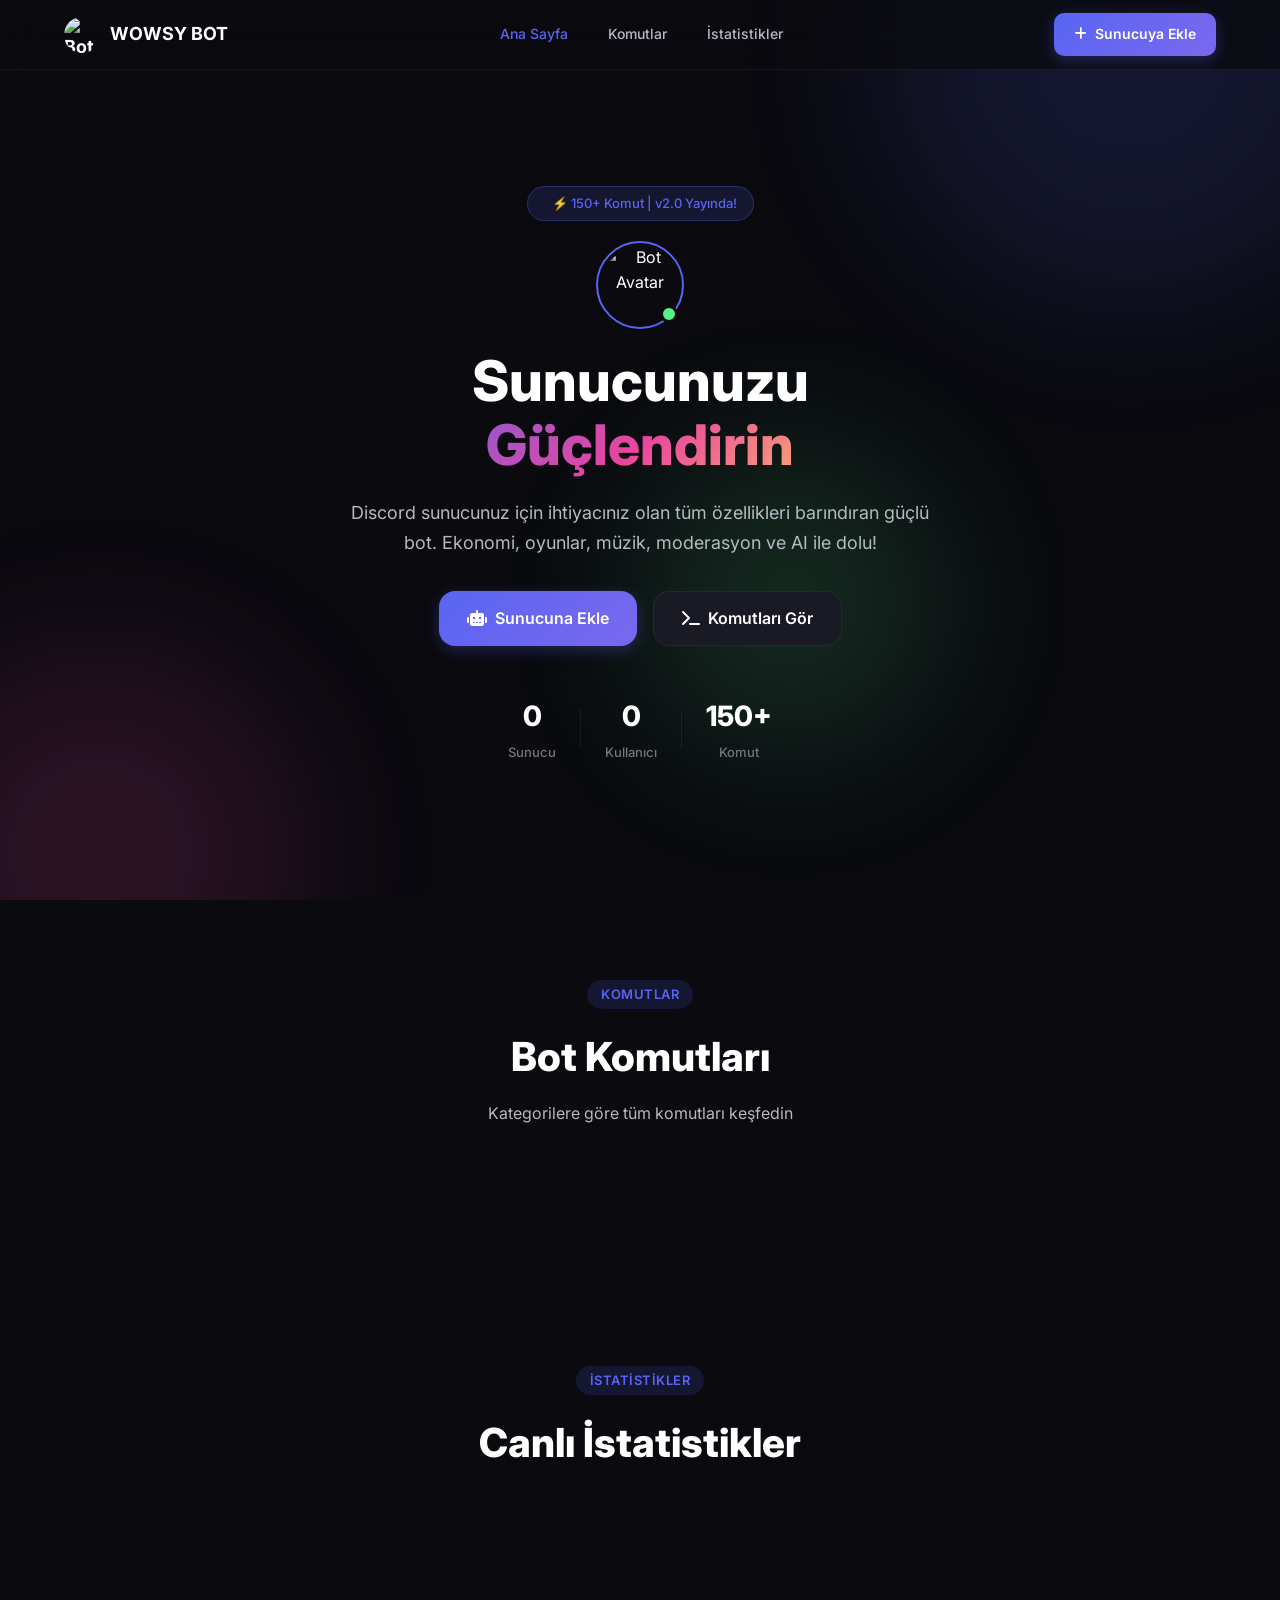
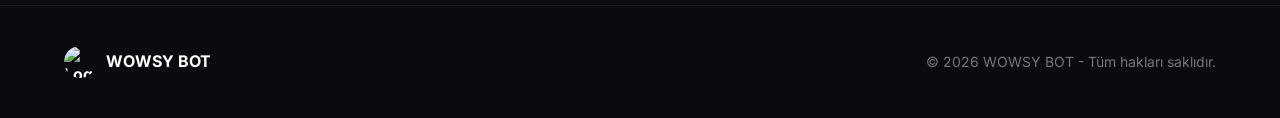
==== index.html @ 4085adf3 "Add files via upload" ====
<!DOCTYPE html>
<html lang="tr">
<head>
    <meta charset="UTF-8">
    <meta name="viewport" content="width=device-width, initial-scale=1.0">
    <title>WOWSY BOT - Discord Bot</title>
    <meta name="description" content="Ekonomi, oyunlar, müzik ve AI ile dolu güçlü Discord botu!">
    
    <!-- CSS -->
    <link rel="stylesheet" href="css/style.css">
    
    <!-- Fonts -->
    <link href="https://fonts.googleapis.com/css2?family=Inter:wght@300;400;500;600;700;800;900&display=swap" rel="stylesheet">
    
    <!-- Font Awesome -->
    <link rel="stylesheet" href="https://cdnjs.cloudflare.com/ajax/libs/font-awesome/6.4.0/css/all.min.css">
</head>
<body>

    <!-- Animated Background -->
    <div class="bg-animation">
        <div class="floating-orb orb-1"></div>
        <div class="floating-orb orb-2"></div>
        <div class="floating-orb orb-3"></div>
    </div>

    <!-- Navbar -->
    <nav class="navbar" id="navbar">
        <div class="nav-container">
            <div class="nav-logo">
                <img id="nav-logo-img" src="assets/images/logo.png" alt="Bot Logo">
                <span id="nav-bot-name">WOWSY BOT</span>
            </div>
            <div class="nav-links">
                <a href="#hero" class="nav-link active">Ana Sayfa</a>
                <a href="#commands" class="nav-link">Komutlar</a>
                <a href="#stats" class="nav-link">İstatistikler</a>
            </div>
            <div class="nav-actions">
                <a href="#" id="invite-btn-nav" class="btn btn-primary btn-glow">
                    <i class="fas fa-plus"></i> Sunucuya Ekle
                </a>
            </div>
        </div>
    </nav>

    <!-- Hero Section -->
    <section class="hero" id="hero">
        <div class="hero-content">
            <div class="hero-badge" id="hero-badge">
                <i class="fas fa-sparkles"></i>
                <span>⚡ 150+ Komut | v2.0 Yayında!</span>
            </div>
            
            <div class="hero-avatar">
                <img id="hero-bot-avatar" src="assets/images/logo.png" alt="Bot Avatar">
                <div class="avatar-ring"></div>
                <div class="avatar-status"></div>
            </div>
            
            <h1 class="hero-title">
                <span id="hero-title-text">Sunucunuzu</span>
                <span class="gradient-text" id="hero-title-highlight">Güçlendirin</span>
            </h1>
            
            <p class="hero-description" id="hero-description">
                Discord sunucunuz için ihtiyacınız olan tüm özellikleri barındıran güçlü bot.
                Ekonomi, oyunlar, müzik, moderasyon ve AI ile dolu!
            </p>
            
            <div class="hero-buttons">
                <a href="#" id="invite-btn-hero" class="btn btn-primary btn-lg btn-glow">
                    <i class="fas fa-robot"></i> Sunucuna Ekle
                </a>
                <a href="#commands" class="btn btn-secondary btn-lg">
                    <i class="fas fa-terminal"></i> Komutları Gör
                </a>
            </div>
            
            <div class="hero-stats">
                <div class="hero-stat">
                    <span class="hero-stat-number" id="stat-servers">0</span>
                    <span class="hero-stat-label">Sunucu</span>
                </div>
                <div class="hero-stat-divider"></div>
                <div class="hero-stat">
                    <span class="hero-stat-number" id="stat-users">0</span>
                    <span class="hero-stat-label">Kullanıcı</span>
                </div>
                <div class="hero-stat-divider"></div>
                <div class="hero-stat">
                    <span class="hero-stat-number">150+</span>
                    <span class="hero-stat-label">Komut</span>
                </div>
            </div>
        </div>
    </section>

    <!-- Commands Section -->
    <section class="commands" id="commands">
        <div class="section-container">
            <div class="section-header">
                <span class="section-badge">Komutlar</span>
                <h2 class="section-title">Bot Komutları</h2>
                <p class="section-desc">Kategorilere göre tüm komutları keşfedin</p>
            </div>
            
            <!-- Command Category Tabs -->
            <div class="command-tabs" id="command-tabs">
                <!-- Firebase'den yüklenecek -->
            </div>

            <!-- Commands Grid -->
            <div class="commands-grid" id="commands-grid">
                <!-- Firebase'den yüklenecek -->
            </div>
        </div>
    </section>

    <!-- Stats Section -->
    <section class="stats-section" id="stats">
        <div class="section-container">
            <div class="section-header">
                <span class="section-badge">İstatistikler</span>
                <h2 class="section-title">Canlı İstatistikler</h2>
            </div>
            <div class="stats-grid" id="stats-grid">
                <!-- Firebase'den yüklenecek -->
            </div>
        </div>
    </section>

    <!-- Command Detail Modal -->
    <div class="modal-overlay" id="commandModal">
        <div class="modal">
            <button class="modal-close" id="modalClose">
                <i class="fas fa-times"></i>
            </button>
            <div class="modal-header">
                <div class="modal-icon" id="modalIcon">
                    <i class="fas fa-terminal"></i>
                </div>
                <h3 class="modal-title" id="modalTitle">/komut</h3>
            </div>
            <div class="modal-body">
                <div class="modal-field">
                    <label>Açıklama</label>
                    <p id="modalDescription">Komut açıklaması</p>
                </div>
                <div class="modal-field">
                    <label>Kullanım</label>
                    <code id="modalUsage">/komut [parametre]</code>
                </div>
                <div class="modal-field">
                    <label>Örnek</label>
                    <code id="modalExample">/komut örnek</code>
                </div>
                <div class="modal-field">
                    <label>Gerekli Yetki</label>
                    <span class="modal-permission" id="modalPermission">Herkes</span>
                </div>
            </div>
        </div>
    </div>

    <!-- Footer -->
    <footer class="footer">
        <div class="footer-container">
            <div class="footer-content">
                <div class="footer-brand">
                    <img id="footer-logo" src="assets/images/logo.png" alt="Logo">
                    <span id="footer-bot-name">WOWSY BOT</span>
                </div>
                <p class="footer-text">© 2026 WOWSY BOT - Tüm hakları saklıdır.</p>
            </div>
        </div>
    </footer>

    <!-- Firebase SDK -->
    <script src="https://www.gstatic.com/firebasejs/9.22.0/firebase-app-compat.js"></script>
    <script src="https://www.gstatic.com/firebasejs/9.22.0/firebase-database-compat.js"></script>
    <script src="https://www.gstatic.com/firebasejs/9.22.0/firebase-auth-compat.js"></script>
    
    <!-- Local JS -->
    <script src="js/firebase-config.js"></script>
    <script src="js/main.js"></script>

</body>
</html>
---- css/style.css ----
/* =====================================================
   WOWSY BOT - DISCORD THEME WEBSITE
   ===================================================== */

:root {
    /* Discord Colors */
    --blurple: #5865F2;
    --blurple-dark: #4752C4;
    --green: #57F287;
    --yellow: #FEE75C;
    --fuchsia: #EB459E;
    --red: #ED4245;
    
    /* Background Colors */
    --bg-primary: #0a0a0f;
    --bg-secondary: #111118;
    --bg-tertiary: #16161e;
    --bg-card: #1a1a25;
    --bg-card-hover: #1f1f2e;
    
    /* Text Colors */
    --text-primary: #FFFFFF;
    --text-secondary: #B5BAC1;
    --text-muted: #72767D;
    
    /* Border */
    --border-color: rgba(255, 255, 255, 0.06);
    --border-hover: rgba(255, 255, 255, 0.12);
    
    /* Shadows */
    --shadow-md: 0 4px 20px rgba(0, 0, 0, 0.4);
    --shadow-lg: 0 8px 40px rgba(0, 0, 0, 0.5);
    
    /* Border Radius */
    --radius-sm: 6px;
    --radius-md: 10px;
    --radius-lg: 16px;
    --radius-full: 9999px;
}

/* ===== RESET ===== */
*, *::before, *::after {
    margin: 0;
    padding: 0;
    box-sizing: border-box;
}

html {
    scroll-behavior: smooth;
    scroll-padding-top: 70px;
}

body {
    font-family: 'Inter', -apple-system, BlinkMacSystemFont, sans-serif;
    background: var(--bg-primary);
    color: var(--text-primary);
    line-height: 1.6;
    overflow-x: hidden;
    -webkit-font-smoothing: antialiased;
}

a {
    text-decoration: none;
    color: inherit;
}

img {
    max-width: 100%;
    display: block;
}

/* ===== ANIMATED BACKGROUND ===== */
.bg-animation {
    position: fixed;
    top: 0;
    left: 0;
    width: 100%;
    height: 100%;
    pointer-events: none;
    z-index: 0;
    overflow: hidden;
}

.floating-orb {
    position: absolute;
    border-radius: 50%;
    filter: blur(80px);
    opacity: 0.15;
    animation: floatOrb 20s infinite ease-in-out;
}

.orb-1 {
    width: 500px;
    height: 500px;
    background: var(--blurple);
    top: -200px;
    right: -100px;
}

.orb-2 {
    width: 400px;
    height: 400px;
    background: var(--fuchsia);
    bottom: -150px;
    left: -100px;
    animation-delay: -5s;
}

.orb-3 {
    width: 300px;
    height: 300px;
    background: var(--green);
    top: 50%;
    left: 50%;
    animation-delay: -10s;
}

@keyframes floatOrb {
    0%, 100% { transform: translate(0, 0) scale(1); }
    25% { transform: translate(50px, -80px) scale(1.1); }
    50% { transform: translate(-30px, 60px) scale(0.9); }
    75% { transform: translate(70px, 30px) scale(1.05); }
}

/* ===== SCROLLBAR ===== */
::-webkit-scrollbar {
    width: 6px;
}

::-webkit-scrollbar-track {
    background: var(--bg-primary);
}

::-webkit-scrollbar-thumb {
    background: var(--blurple);
    border-radius: 3px;
}

/* ===== BUTTONS ===== */
.btn {
    display: inline-flex;
    align-items: center;
    gap: 8px;
    padding: 10px 20px;
    border-radius: var(--radius-md);
    font-weight: 600;
    font-size: 14px;
    transition: all 0.3s ease;
    cursor: pointer;
    border: none;
    white-space: nowrap;
}

.btn-primary {
    background: linear-gradient(135deg, #5865F2, #7B68EE);
    color: white;
    box-shadow: 0 4px 15px rgba(88, 101, 242, 0.3);
}

.btn-primary:hover {
    transform: translateY(-2px);
    box-shadow: 0 6px 25px rgba(88, 101, 242, 0.5);
}

.btn-secondary {
    background: var(--bg-card);
    color: var(--text-primary);
    border: 1px solid var(--border-color);
}

.btn-secondary:hover {
    background: var(--bg-card-hover);
    border-color: var(--border-hover);
    transform: translateY(-2px);
}

.btn-lg {
    padding: 14px 28px;
    font-size: 16px;
    border-radius: var(--radius-lg);
}

.btn-glow {
    animation: btnGlow 2s infinite ease-in-out;
}

@keyframes btnGlow {
    0%, 100% { box-shadow: 0 4px 15px rgba(88, 101, 242, 0.3); }
    50% { box-shadow: 0 4px 30px rgba(88, 101, 242, 0.6); }
}

/* ===== NAVBAR ===== */
.navbar {
    position: fixed;
    top: 0;
    left: 0;
    right: 0;
    height: 70px;
    z-index: 1000;
    backdrop-filter: blur(20px);
    background: rgba(10, 10, 15, 0.8);
    border-bottom: 1px solid var(--border-color);
    transition: all 0.3s;
}

.navbar.scrolled {
    background: rgba(10, 10, 15, 0.95);
    box-shadow: var(--shadow-md);
}

.nav-container {
    max-width: 1200px;
    margin: 0 auto;
    padding: 0 24px;
    height: 100%;
    display: flex;
    align-items: center;
    justify-content: space-between;
}

.nav-logo {
    display: flex;
    align-items: center;
    gap: 10px;
    font-weight: 700;
    font-size: 18px;
}

.nav-logo img {
    width: 36px;
    height: 36px;
    border-radius: 50%;
}

.nav-links {
    display: flex;
    gap: 8px;
}

.nav-link {
    padding: 8px 16px;
    border-radius: var(--radius-md);
    color: var(--text-secondary);
    font-size: 14px;
    font-weight: 500;
    transition: all 0.3s;
    position: relative;
}

.nav-link:hover {
    color: var(--text-primary);
    background: rgba(255, 255, 255, 0.05);
}

.nav-link.active {
    color: var(--blurple);
}

.nav-actions {
    display: flex;
    align-items: center;
    gap: 10px;
}

/* ===== HERO ===== */
.hero {
    min-height: 100vh;
    display: flex;
    align-items: center;
    justify-content: center;
    padding: calc(70px + 40px) 24px 60px;
    position: relative;
    z-index: 1;
}

.hero-content {
    max-width: 800px;
    text-align: center;
}

.hero-badge {
    display: inline-flex;
    align-items: center;
    gap: 8px;
    padding: 6px 16px;
    background: rgba(88, 101, 242, 0.15);
    border: 1px solid rgba(88, 101, 242, 0.3);
    border-radius: var(--radius-full);
    font-size: 13px;
    color: var(--blurple);
    font-weight: 500;
    margin-bottom: 24px;
    animation: fadeInUp 0.6s ease;
}

.hero-avatar {
    position: relative;
    width: 80px;
    height: 80px;
    margin: 0 auto 24px;
    animation: fadeInUp 0.6s ease 0.1s both;
}

.hero-avatar img {
    width: 100%;
    height: 100%;
    border-radius: 50%;
    object-fit: cover;
}

.avatar-ring {
    position: absolute;
    inset: -4px;
    border-radius: 50%;
    border: 2px solid var(--blurple);
    animation: ringPulse 2s infinite;
}

@keyframes ringPulse {
    0%, 100% { opacity: 1; transform: scale(1); }
    50% { opacity: 0.5; transform: scale(1.05); }
}

.avatar-status {
    position: absolute;
    bottom: 2px;
    right: 2px;
    width: 18px;
    height: 18px;
    background: var(--green);
    border-radius: 50%;
    border: 3px solid var(--bg-primary);
}

.hero-title {
    font-size: clamp(36px, 5vw, 56px);
    font-weight: 800;
    line-height: 1.15;
    margin-bottom: 20px;
    animation: fadeInUp 0.6s ease 0.2s both;
}

.hero-title span {
    display: block;
}

.gradient-text {
    background: linear-gradient(135deg, #5865F2 0%, #EB459E 50%, #FEE75C 100%);
    -webkit-background-clip: text;
    -webkit-text-fill-color: transparent;
    background-clip: text;
}

.hero-description {
    font-size: 18px;
    color: var(--text-secondary);
    max-width: 600px;
    margin: 0 auto 32px;
    line-height: 1.7;
    animation: fadeInUp 0.6s ease 0.3s both;
}

.hero-buttons {
    display: flex;
    gap: 16px;
    justify-content: center;
    flex-wrap: wrap;
    margin-bottom: 48px;
    animation: fadeInUp 0.6s ease 0.4s both;
}

.hero-stats {
    display: flex;
    align-items: center;
    justify-content: center;
    gap: 24px;
    animation: fadeInUp 0.6s ease 0.5s both;
}

.hero-stat {
    text-align: center;
}

.hero-stat-number {
    display: block;
    font-size: 28px;
    font-weight: 800;
    color: var(--text-primary);
}

.hero-stat-label {
    font-size: 13px;
    color: var(--text-muted);
    font-weight: 500;
}

.hero-stat-divider {
    width: 1px;
    height: 40px;
    background: var(--border-color);
}

@keyframes fadeInUp {
    from {
        opacity: 0;
        transform: translateY(30px);
    }
    to {
        opacity: 1;
        transform: translateY(0);
    }
}

/* ===== SECTIONS ===== */
.section-container {
    max-width: 1200px;
    margin: 0 auto;
    padding: 80px 24px;
    position: relative;
    z-index: 1;
}

.section-header {
    text-align: center;
    margin-bottom: 50px;
}

.section-badge {
    display: inline-block;
    padding: 4px 14px;
    background: rgba(88, 101, 242, 0.15);
    color: var(--blurple);
    border-radius: var(--radius-full);
    font-size: 13px;
    font-weight: 600;
    margin-bottom: 16px;
    letter-spacing: 0.5px;
    text-transform: uppercase;
}

.section-title {
    font-size: clamp(28px, 4vw, 40px);
    font-weight: 800;
    margin-bottom: 12px;
}

.section-desc {
    color: var(--text-secondary);
    font-size: 16px;
    max-width: 500px;
    margin: 0 auto;
}

/* ===== COMMANDS ===== */
.command-tabs {
    display: flex;
    gap: 8px;
    margin-bottom: 30px;
    flex-wrap: wrap;
    justify-content: center;
}

.command-tab {
    padding: 10px 20px;
    border-radius: var(--radius-full);
    background: var(--bg-card);
    border: 1px solid var(--border-color);
    color: var(--text-secondary);
    font-weight: 600;
    font-size: 14px;
    cursor: pointer;
    transition: all 0.3s;
    display: flex;
    align-items: center;
    gap: 8px;
}

.command-tab:hover {
    border-color: var(--border-hover);
    color: var(--text-primary);
}

.command-tab.active {
    background: var(--blurple);
    border-color: var(--blurple);
    color: white;
}

.commands-grid {
    display: grid;
    grid-template-columns: repeat(auto-fill, minmax(250px, 1fr));
    gap: 12px;
}

.command-card {
    background: var(--bg-card);
    border: 1px solid var(--border-color);
    border-radius: var(--radius-md);
    padding: 16px 20px;
    cursor: pointer;
    transition: all 0.3s;
    display: flex;
    align-items: center;
    gap: 12px;
}

.command-card:hover {
    border-color: var(--blurple);
    background: var(--bg-card-hover);
    transform: translateY(-2px);
    box-shadow: 0 4px 15px rgba(88, 101, 242, 0.15);
}

.command-card .cmd-icon {
    width: 36px;
    height: 36px;
    border-radius: var(--radius-sm);
    display: flex;
    align-items: center;
    justify-content: center;
    font-size: 14px;
    flex-shrink: 0;
}

.command-card .cmd-info {
    min-width: 0;
    flex: 1;
}

.command-card .cmd-name {
    font-weight: 700;
    font-size: 14px;
    color: var(--text-primary);
}

.command-card .cmd-short {
    font-size: 12px;
    color: var(--text-muted);
    white-space: nowrap;
    overflow: hidden;
    text-overflow: ellipsis;
}

.command-card .cmd-arrow {
    margin-left: auto;
    color: var(--text-muted);
    font-size: 12px;
    transition: all 0.3s;
}

.command-card:hover .cmd-arrow {
    color: var(--blurple);
    transform: translateX(3px);
}

/* ===== STATS ===== */
.stats-grid {
    display: grid;
    grid-template-columns: repeat(auto-fit, minmax(200px, 1fr));
    gap: 20px;
}

.stat-card {
    background: var(--bg-card);
    border: 1px solid var(--border-color);
    border-radius: var(--radius-lg);
    padding: 28px;
    text-align: center;
    transition: all 0.3s;
}

.stat-card:hover {
    transform: translateY(-4px);
    box-shadow: var(--shadow-md);
}

.stat-icon-big {
    width: 56px;
    height: 56px;
    border-radius: var(--radius-md);
    display: flex;
    align-items: center;
    justify-content: center;
    font-size: 22px;
    margin: 0 auto 16px;
}

.stat-number {
    font-size: 32px;
    font-weight: 800;
    display: block;
    margin-bottom: 4px;
}

.stat-label {
    font-size: 14px;
    color: var(--text-muted);
    font-weight: 500;
}

/* ===== MODAL ===== */
.modal-overlay {
    position: fixed;
    inset: 0;
    background: rgba(0, 0, 0, 0.7);
    backdrop-filter: blur(8px);
    display: none;
    align-items: center;
    justify-content: center;
    z-index: 2000;
    padding: 24px;
}

.modal-overlay.active {
    display: flex;
}

.modal {
    background: var(--bg-card);
    border: 1px solid var(--border-color);
    border-radius: var(--radius-lg);
    padding: 32px;
    max-width: 480px;
    width: 100%;
    position: relative;
    animation: modalIn 0.3s ease;
    box-shadow: var(--shadow-lg);
}

@keyframes modalIn {
    from {
        opacity: 0;
        transform: scale(0.95) translateY(20px);
    }
    to {
        opacity: 1;
        transform: scale(1) translateY(0);
    }
}

.modal-close {
    position: absolute;
    top: 16px;
    right: 16px;
    width: 32px;
    height: 32px;
    border-radius: 50%;
    background: rgba(255, 255, 255, 0.05);
    color: var(--text-muted);
    display: flex;
    align-items: center;
    justify-content: center;
    border: none;
    cursor: pointer;
    transition: all 0.3s;
}

.modal-close:hover {
    background: rgba(237, 66, 69, 0.2);
    color: var(--red);
}

.modal-header {
    display: flex;
    align-items: center;
    gap: 16px;
    margin-bottom: 24px;
}

.modal-icon {
    width: 48px;
    height: 48px;
    border-radius: var(--radius-md);
    background: rgba(88, 101, 242, 0.2);
    color: var(--blurple);
    display: flex;
    align-items: center;
    justify-content: center;
    font-size: 20px;
}

.modal-title {
    font-size: 22px;
    font-weight: 700;
}

.modal-field {
    margin-bottom: 20px;
}

.modal-field label {
    display: block;
    font-size: 12px;
    font-weight: 600;
    color: var(--text-muted);
    text-transform: uppercase;
    letter-spacing: 0.5px;
    margin-bottom: 8px;
}

.modal-field p {
    font-size: 14px;
    color: var(--text-secondary);
    line-height: 1.6;
}

.modal-field code {
    display: block;
    padding: 10px 14px;
    background: var(--bg-primary);
    border: 1px solid var(--border-color);
    border-radius: var(--radius-sm);
    font-family: 'Courier New', monospace;
    font-size: 13px;
    color: var(--green);
}

.modal-permission {
    display: inline-block;
    padding: 4px 12px;
    border-radius: var(--radius-full);
    background: rgba(87, 242, 135, 0.15);
    color: var(--green);
    font-size: 13px;
    font-weight: 600;
}

/* ===== FOOTER ===== */
.footer {
    border-top: 1px solid var(--border-color);
    position: relative;
    z-index: 1;
}

.footer-container {
    max-width: 1200px;
    margin: 0 auto;
    padding: 40px 24px;
}

.footer-content {
    display: flex;
    align-items: center;
    justify-content: space-between;
}

.footer-brand {
    display: flex;
    align-items: center;
    gap: 10px;
    font-weight: 700;
    font-size: 16px;
}

.footer-brand img {
    width: 32px;
    height: 32px;
    border-radius: 50%;
}

.footer-text {
    font-size: 14px;
    color: var(--text-muted);
}

/* ===== RESPONSIVE ===== */
@media (max-width: 768px) {
    .nav-links {
        display: none;
    }
    
    .hero-buttons {
        flex-direction: column;
        width: 100%;
    }
    
    .hero-buttons .btn {
        width: 100%;
        justify-content: center;
    }
    
    .commands-grid {
        grid-template-columns: 1fr;
    }
    
    .footer-content {
        flex-direction: column;
        gap: 16px;
        text-align: center;
    }
}

/* ===========================
   ADMIN PANEL STYLES
   =========================== */

.admin-body {
    background: var(--bg-primary);
    color: white;
    overflow: hidden;
}

/* Login Screen */
.login-screen {
    min-height: 100vh;
    display: flex;
    align-items: center;
    justify-content: center;
    padding: 24px;
}

.login-card {
    background: var(--bg-card);
    padding: 40px;
    border-radius: var(--radius-xl);
    max-width: 400px;
    width: 100%;
    border: 1px solid var(--border-color);
    box-shadow: var(--shadow-lg);
}

.login-header {
    text-align: center;
    margin-bottom: 30px;
}

.login-icon {
    width: 64px;
    height: 64px;
    background: rgba(88, 101, 242, 0.2);
    border-radius: var(--radius-lg);
    display: flex;
    align-items: center;
    justify-content: center;
    margin: 0 auto 16px;
    color: var(--blurple);
    font-size: 28px;
}

.form-group {
    margin-bottom: 20px;
}

.form-group label {
    display: flex;
    align-items: center;
    gap: 6px;
    font-size: 13px;
    font-weight: 600;
    color: var(--text-secondary);
    margin-bottom: 8px;
}

.admin-input {
    width: 100%;
    padding: 12px 16px;
    background: var(--bg-input);
    border: 1px solid var(--border-color);
    border-radius: var(--radius-md);
    color: white;
    font-size: 14px;
    box-sizing: border-box;
}

.admin-input:focus {
    outline: none;
    border-color: var(--blurple);
    box-shadow: 0 0 0 3px rgba(88, 101, 242, 0.15);
}

.admin-textarea {
    resize: vertical;
    min-height: 100px;
}

.login-error {
    color: var(--red);
    font-size: 13px;
    text-align: center;
    margin-top: 10px;
    min-height: 20px;
}

/* Admin Dashboard */
.admin-dashboard {
    display: flex;
    height: 100vh;
}

.admin-sidebar {
    width: 260px;
    background: var(--bg-secondary);
    border-right: 1px solid var(--border-color);
    display: flex;
    flex-direction: column;
    flex-shrink: 0;
}

.sidebar-header {
    display: flex;
    align-items: center;
    gap: 10px;
    padding: 20px;
    border-bottom: 1px solid var(--border-color);
    font-weight: 700;
}

.sidebar-header img {
    width: 32px;
    height: 32px;
    border-radius: 50%;
}

.sidebar-nav {
    flex: 1;
    padding: 12px;
    display: flex;
    flex-direction: column;
    gap: 4px;
    overflow-y: auto;
}

.sidebar-link {
    display: flex;
    align-items: center;
    gap: 12px;
    padding: 12px 16px;
    border-radius: var(--radius-md);
    color: var(--text-secondary);
    font-weight: 500;
    font-size: 14px;
    transition: all 0.3s;
}

.sidebar-link:hover {
    color: var(--text-primary);
    background: rgba(255, 255, 255, 0.05);
}

.sidebar-link.active {
    color: var(--text-primary);
    background: rgba(88, 101, 242, 0.15);
}

.sidebar-link.active i {
    color: var(--blurple);
}

.sidebar-footer {
    padding: 12px;
    border-top: 1px solid var(--border-color);
}

.admin-main {
    flex: 1;
    display: flex;
    flex-direction: column;
    overflow: hidden;
}

.admin-topbar {
    display: flex;
    align-items: center;
    justify-content: space-between;
    padding: 16px 24px;
    background: var(--bg-secondary);
    border-bottom: 1px solid var(--border-color);
}

.topbar-title {
    font-size: 20px;
    font-weight: 700;
}

.bot-status {
    display: flex;
    align-items: center;
    gap: 8px;
    padding: 8px 16px;
    border-radius: var(--radius-full);
    font-size: 13px;
    font-weight: 600;
}

.status-dot {
    width: 8px;
    height: 8px;
    border-radius: 50%;
    animation: statusPulse 2s infinite;
}

.status-dot.online { background: var(--green); }
.status-dot.offline { background: var(--red); }

.admin-content {
    flex: 1;
    overflow-y: auto;
    padding: 24px;
}

.panel {
    display: none;
}

.panel.active {
    display: block;
}

.section-card {
    background: var(--bg-card);
    border: 1px solid var(--border-color);
    border-radius: var(--radius-lg);
    padding: 30px;
    margin-bottom: 20px;
}

.section-card h2 {
    display: flex;
    align-items: center;
    gap: 10px;
    margin-bottom: 20px;
    color: var(--blurple);
}

.settings-grid {
    display: grid;
    grid-template-columns: repeat(auto-fill, minmax(300px, 1fr));
    gap: 20px;
}

.setting-card {
    background: var(--bg-tertiary);
    border: 1px solid var(--border-color);
    border-radius: var(--radius-md);
    padding: 20px;
}

.setting-card.full-width {
    grid-column: 1 / -1;
}

.setting-card label {
    display: block;
    font-size: 14px;
    font-weight: 600;
    margin-bottom: 8px;
}

.setting-card .admin-input {
    margin-bottom: 10px;
}

.save-btn {
    margin-top: 10px;
}

.preview-box {
    background: var(--bg-input);
    border-radius: var(--radius-sm);
    padding: 15px;
    margin: 10px 0;
    text-align: center;
}

.preview-box img {
    max-width: 100%;
    max-height: 150px;
    border-radius: var(--radius-sm);
}

.banner-preview img {
    max-height: 200px;
    width: 100%;
    object-fit: cover;
}

.stats-dashboard {
    display: grid;
    grid-template-columns: repeat(auto-fit, minmax(200px, 1fr));
    gap: 20px;
}

.stat-card-admin {
    background: var(--bg-tertiary);
    border: 1px solid var(--border-color);
    border-radius: var(--radius-lg);
    padding: 20px;
    display: flex;
    align-items: center;
    gap: 16px;
}

.stat-card-admin .stat-icon {
    width: 48px;
    height: 48px;
    border-radius: var(--radius-md);
    display: flex;
    align-items: center;
    justify-content: center;
    font-size: 20px;
}

.stat-card-admin .stat-value {
    display: block;
    font-size: 24px;
    font-weight: 800;
}

.stat-card-admin .stat-label {
    font-size: 13px;
    color: var(--text-muted);
}
/* ===== COMMAND MANAGEMENT ===== */
.command-category {
    background: var(--bg-tertiary);
    border: 1px solid var(--border-color);
    border-radius: 12px;
    margin-bottom: 12px;
    overflow: hidden;
    transition: all 0.3s;
}

.command-category:hover {
    border-color: var(--border-hover);
}

.category-header {
    display: flex;
    align-items: center;
    justify-content: space-between;
    padding: 16px 20px;
    transition: background 0.3s;
}

.category-header:hover {
    background: rgba(255,255,255,0.02);
}

.category-header-left {
    display: flex;
    align-items: center;
    gap: 15px;
    cursor: pointer;
    flex: 1;
}

.category-icon {
    width: 44px;
    height: 44px;
    border-radius: 10px;
    display: flex;
    align-items: center;
    justify-content: center;
    font-size: 18px;
    flex-shrink: 0;
}

.category-name {
    font-weight: 700;
    font-size: 16px;
    color: var(--text-primary);
}

.category-count {
    font-size: 12px;
    color: var(--text-muted);
    margin-top: 2px;
}

.category-actions {
    display: flex;
    align-items: center;
    gap: 6px;
}

.category-toggle {
    cursor: pointer;
    padding: 8px;
    color: var(--text-muted);
    transition: transform 0.3s;
}

.category-header.open .category-toggle {
    transform: rotate(180deg);
}

.category-commands {
    display: none;
    padding: 0 20px 20px;
    border-top: 1px solid var(--border-color);
    animation: slideDown 0.3s ease;
}

.category-commands.open {
    display: block;
}

@keyframes slideDown {
    from { opacity: 0; transform: translateY(-10px); }
    to { opacity: 1; transform: translateY(0); }
}

.commands-list {
    padding-top: 15px;
}

.no-commands {
    color: var(--text-muted);
    font-size: 13px;
    padding: 10px 0;
    margin: 0;
}

.command-item {
    display: flex;
    align-items: center;
    justify-content: space-between;
    padding: 14px 16px;
    background: var(--bg-card);
    border: 1px solid var(--border-color);
    border-radius: 8px;
    margin-bottom: 8px;
    transition: all 0.3s;
}

.command-item:hover {
    border-color: var(--blurple);
    background: var(--bg-card-hover);
}

.command-info {
    display: flex;
    flex-direction: column;
    gap: 4px;
}

.command-name {
    font-weight: 700;
    color: var(--blurple);
    font-family: 'Courier New', monospace;
    font-size: 14px;
}

.command-short {
    font-size: 12px;
    color: var(--text-muted);
}

.command-actions {
    display: flex;
    gap: 6px;
}

.btn-icon {
    width: 34px;
    height: 34px;
    border-radius: 8px;
    display: flex;
    align-items: center;
    justify-content: center;
    background: rgba(255,255,255,0.05);
    color: var(--text-muted);
    border: none;
    cursor: pointer;
    transition: all 0.3s;
    font-size: 13px;
}

.btn-icon:hover {
    background: var(--blurple);
    color: white;
    transform: scale(1.05);
}

.btn-icon.delete:hover {
    background: var(--red);
}

.btn-icon:disabled {
    opacity: 0.3;
    cursor: not-allowed;
}

.btn-icon:disabled:hover {
    background: rgba(255,255,255,0.05);
    color: var(--text-muted);
    transform: none;
}

.add-command-btn {
    width: 100%;
    padding: 14px;
    border: 2px dashed var(--border-color);
    border-radius: 10px;
    background: transparent;
    color: var(--text-muted);
    cursor: pointer;
    transition: all 0.3s;
    display: flex;
    align-items: center;
    justify-content: center;
    gap: 10px;
    font-size: 14px;
    font-weight: 600;
    margin-top: 10px;
}

.add-command-btn:hover {
    border-color: var(--blurple);
    color: var(--blurple);
    background: rgba(88, 101, 242, 0.05);
}

.add-category-btn {
    margin-bottom: 20px;
    width: auto;
}

/* Modal Styles */
.modal-backdrop {
    position: fixed;
    inset: 0;
    background: rgba(0,0,0,0.85);
    backdrop-filter: blur(5px);
    display: none;
    align-items: center;
    justify-content: center;
    z-index: 9999;
    padding: 20px;
}

.modal-backdrop.active {
    display: flex;
}

.modal-box {
    background: var(--bg-card);
    border: 1px solid var(--border-color);
    border-radius: 16px;
    padding: 30px;
    max-width: 550px;
    width: 100%;
    max-height: 90vh;
    overflow-y: auto;
    animation: modalIn 0.3s ease;
}

@keyframes modalIn {
    from { opacity: 0; transform: scale(0.95) translateY(20px); }
    to { opacity: 1; transform: scale(1) translateY(0); }
}

.modal-title {
    font-size: 20px;
    font-weight: 700;
    margin-bottom: 25px;
    display: flex;
    align-items: center;
    gap: 12px;
    color: var(--blurple);
}

.edit-form-row {
    display: grid;
    grid-template-columns: 1fr 1fr;
    gap: 15px;
}

.edit-form-actions {
    display: flex;
    gap: 12px;
    justify-content: flex-end;
    margin-top: 25px;
    padding-top: 20px;
    border-top: 1px solid var(--border-color);
}

@media (max-width: 600px) {
    .edit-form-row {
        grid-template-columns: 1fr;
    }
    
    .category-actions {
        flex-wrap: wrap;
    }
}
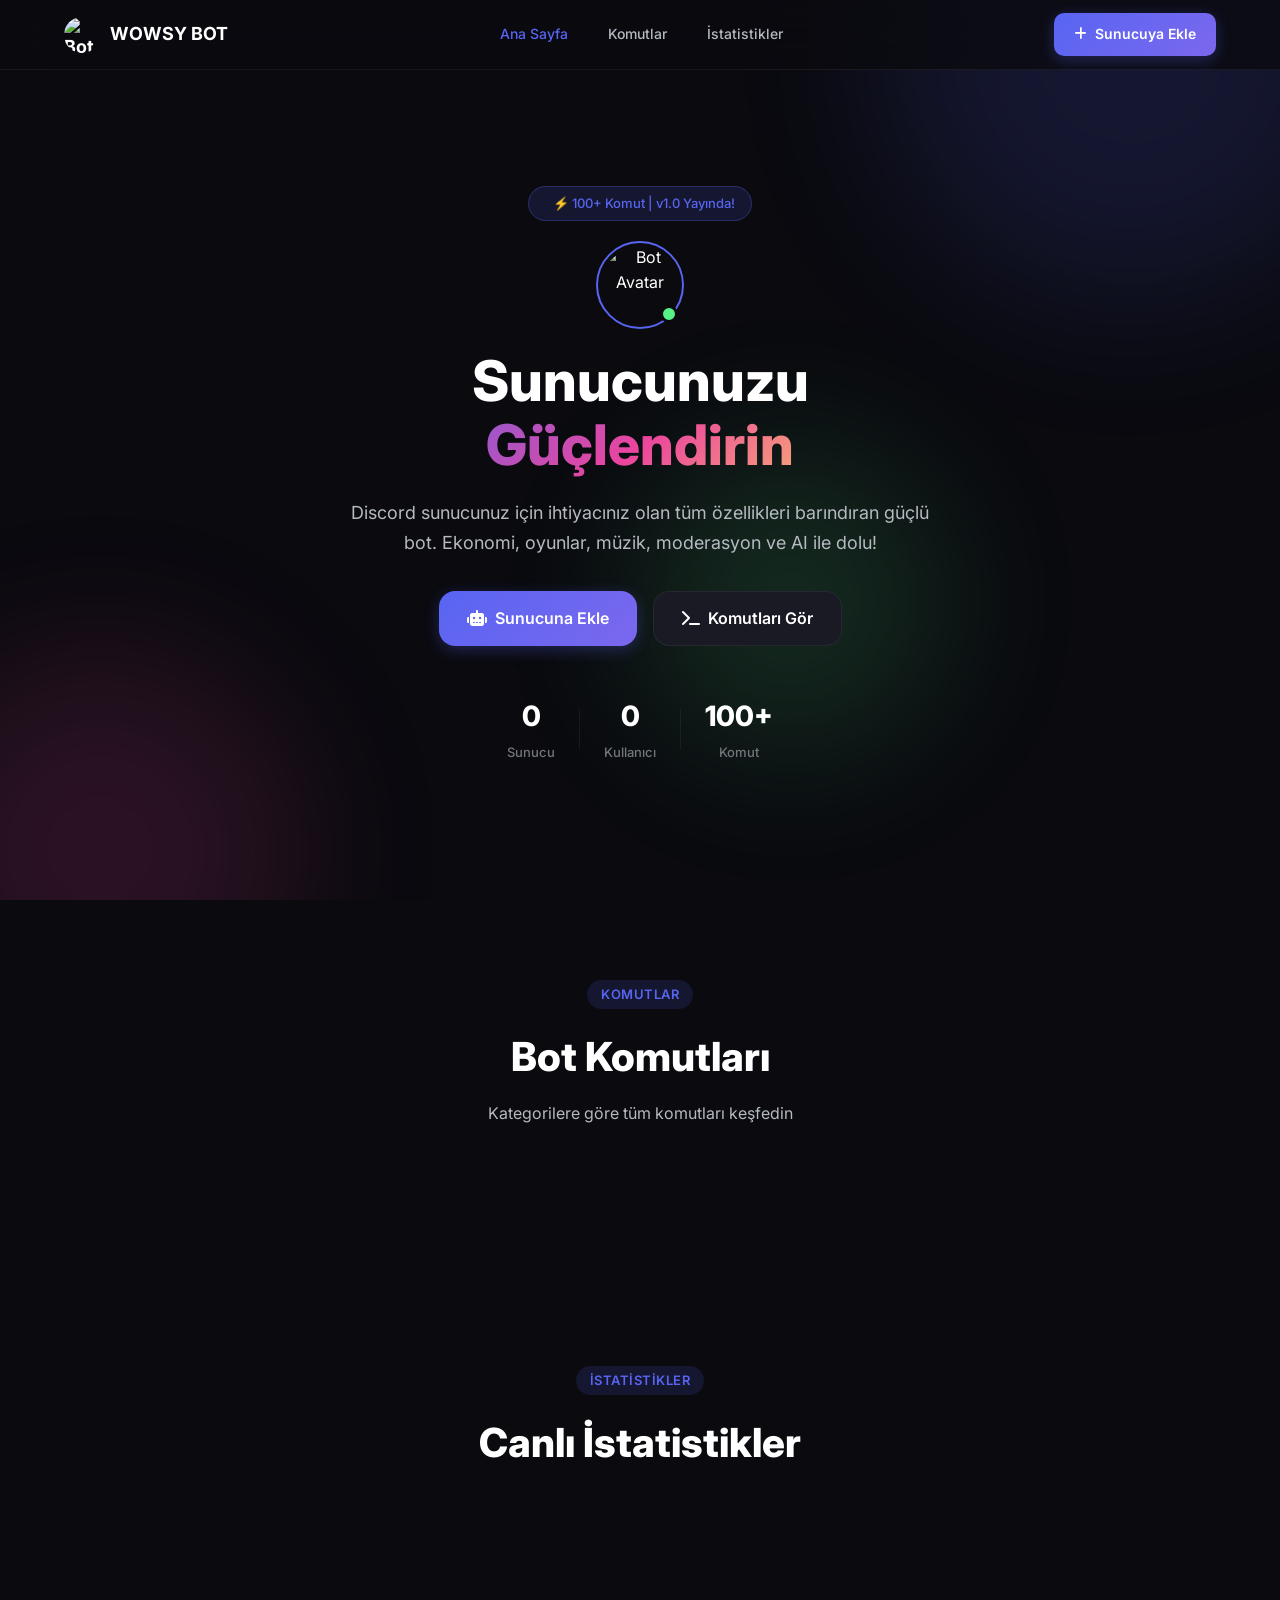
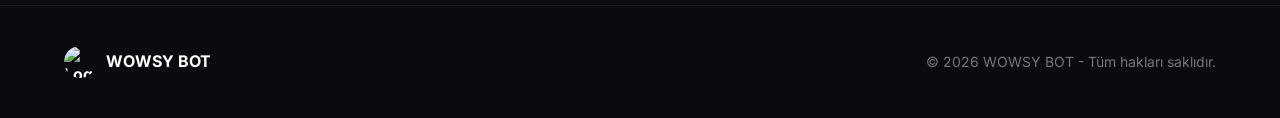
==== commit 96e95d34: "Update index.html" ====
--- a/index.html
+++ b/index.html
@@ -49,7 +49,7 @@
         <div class="hero-content">
             <div class="hero-badge" id="hero-badge">
                 <i class="fas fa-sparkles"></i>
-                <span>⚡ 150+ Komut | v2.0 Yayında!</span>
+                <span>⚡ 100+ Komut | v1.0 Yayında!</span>
             </div>
             
             <div class="hero-avatar">
@@ -89,7 +89,7 @@
                 </div>
                 <div class="hero-stat-divider"></div>
                 <div class="hero-stat">
-                    <span class="hero-stat-number">150+</span>
+                    <span class="hero-stat-number">100+</span>
                     <span class="hero-stat-label">Komut</span>
                 </div>
             </div>
@@ -186,4 +186,4 @@
     <script src="js/main.js"></script>
 
 </body>
-</html>+</html>
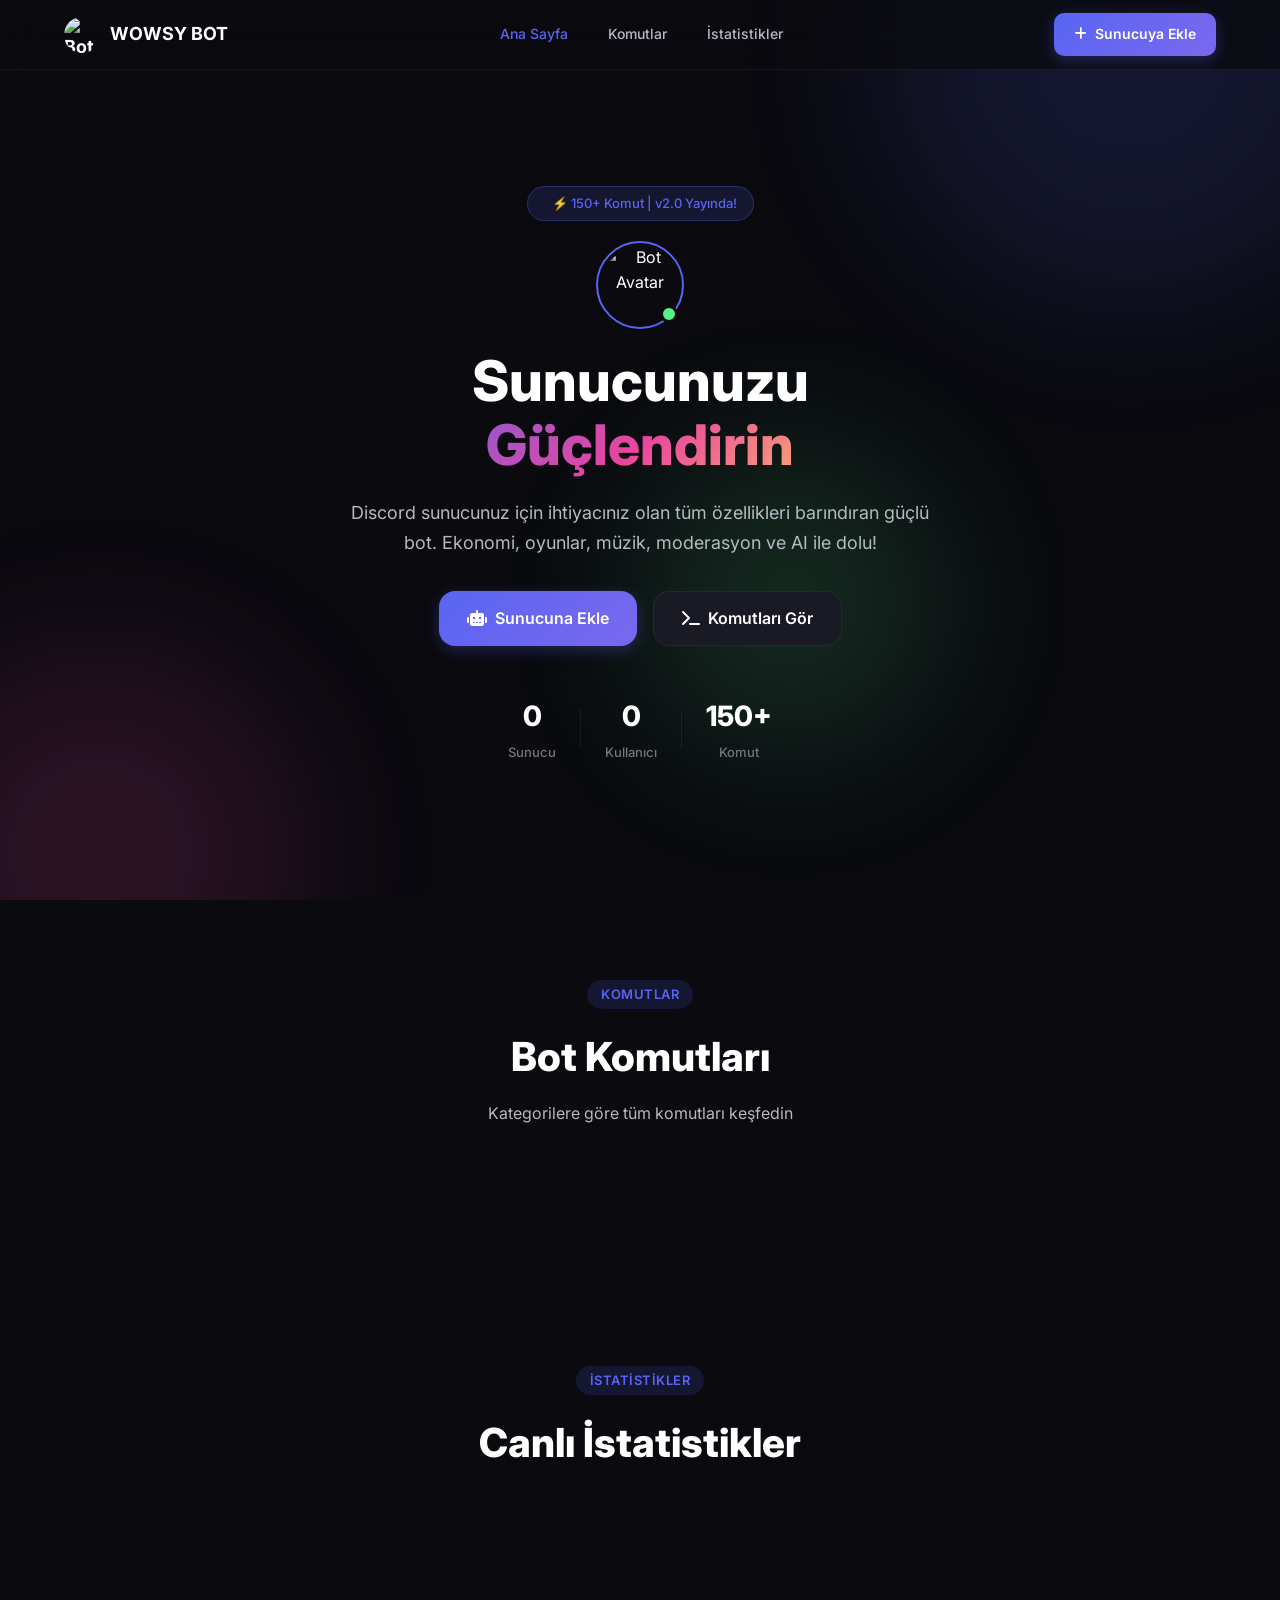
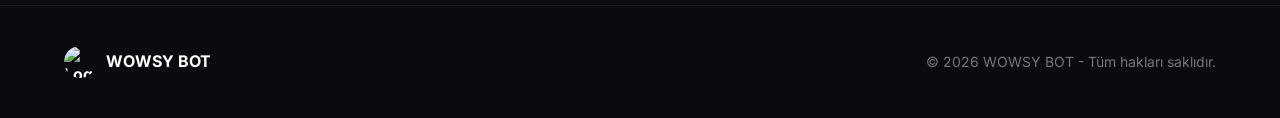
==== commit 1b28016b: "Update index.html" ====
--- a/index.html
+++ b/index.html
@@ -49,7 +49,7 @@
         <div class="hero-content">
             <div class="hero-badge" id="hero-badge">
                 <i class="fas fa-sparkles"></i>
-                <span>⚡ 100+ Komut | v1.0 Yayında!</span>
+                <span>⚡ 150+ Komut | v2.0 Yayında!</span>
             </div>
             
             <div class="hero-avatar">
@@ -89,7 +89,7 @@
                 </div>
                 <div class="hero-stat-divider"></div>
                 <div class="hero-stat">
-                    <span class="hero-stat-number">100+</span>
+                    <span class="hero-stat-number">150+</span>
                     <span class="hero-stat-label">Komut</span>
                 </div>
             </div>
@@ -176,10 +176,10 @@
         </div>
     </footer>
 
-    <!-- Firebase SDK -->
-    <script src="https://www.gstatic.com/firebasejs/9.22.0/firebase-app-compat.js"></script>
-    <script src="https://www.gstatic.com/firebasejs/9.22.0/firebase-database-compat.js"></script>
-    <script src="https://www.gstatic.com/firebasejs/9.22.0/firebase-auth-compat.js"></script>
+    <!-- Firebase SDK (Firestore için) -->
+        <script src="https://www.gstatic.com/firebasejs/9.22.0/firebase-app-compat.js"></script>
+        <script src="https://www.gstatic.com/firebasejs/9.22.0/firebase-firestore-compat.js"></script>
+        <script src="https://www.gstatic.com/firebasejs/9.22.0/firebase-auth-compat.js"></script>
     
     <!-- Local JS -->
     <script src="js/firebase-config.js"></script>
--- a/css/style.css
+++ b/css/style.css
@@ -17,6 +17,7 @@
     --bg-tertiary: #16161e;
     --bg-card: #1a1a25;
     --bg-card-hover: #1f1f2e;
+    --bg-input: #0d0d12; 
     
     /* Text Colors */
     --text-primary: #FFFFFF;
@@ -35,6 +36,7 @@
     --radius-sm: 6px;
     --radius-md: 10px;
     --radius-lg: 16px;
+    --radius-xl: 20px;
     --radius-full: 9999px;
 }
 
@@ -1383,4 +1385,716 @@
     .category-actions {
         flex-wrap: wrap;
     }
-}+}
+/* =====================================================
+   YENİ ADMIN PANELİ STİLLERİ - BURADAN BAŞLA
+   ===================================================== */
+
+/* ===== SIDEBAR BÖLÜM BAŞLIKLARI ===== */
+.sidebar-section {
+    padding: 18px 16px 8px;
+    margin-top: 8px;
+}
+
+.sidebar-section:first-child {
+    margin-top: 0;
+    padding-top: 8px;
+}
+
+.sidebar-section-title {
+    font-size: 11px;
+    font-weight: 700;
+    text-transform: uppercase;
+    color: var(--text-muted);
+    letter-spacing: 1.2px;
+}
+
+/* ===== SIDEBAR KULLANICI BİLGİSİ ===== */
+.admin-user-info {
+    display: flex;
+    align-items: center;
+    gap: 12px;
+    padding: 14px;
+    margin-bottom: 12px;
+    background: rgba(255, 255, 255, 0.03);
+    border-radius: var(--radius-md);
+    border: 1px solid var(--border-color);
+}
+
+.admin-avatar {
+    width: 42px;
+    height: 42px;
+    border-radius: 50%;
+    background: linear-gradient(135deg, var(--blurple), #7289da);
+    display: flex;
+    align-items: center;
+    justify-content: center;
+    color: white;
+    font-size: 16px;
+    flex-shrink: 0;
+}
+
+.admin-details {
+    display: flex;
+    flex-direction: column;
+}
+
+.admin-name {
+    font-weight: 600;
+    font-size: 14px;
+    color: var(--text-primary);
+}
+
+.admin-role {
+    font-size: 11px;
+    color: var(--text-muted);
+}
+
+/* ===== SIDEBAR LİNK GELİŞTİRMELERİ ===== */
+.sidebar-link {
+    position: relative;
+    overflow: hidden;
+}
+
+.sidebar-link::before {
+    content: '';
+    position: absolute;
+    left: 0;
+    top: 0;
+    height: 100%;
+    width: 3px;
+    background: var(--blurple);
+    transform: scaleY(0);
+    transition: transform 0.3s;
+}
+
+.sidebar-link:hover::before,
+.sidebar-link.active::before {
+    transform: scaleY(1);
+}
+
+.sidebar-link i {
+    width: 20px;
+    text-align: center;
+}
+
+/* ===== SUNUCU YÖNETİMİ ===== */
+.server-controls {
+    display: flex;
+    gap: 15px;
+    margin-bottom: 24px;
+    flex-wrap: wrap;
+}
+
+.server-controls .admin-input {
+    flex: 1;
+    min-width: 200px;
+}
+
+.servers-grid {
+    display: grid;
+    grid-template-columns: repeat(auto-fill, minmax(320px, 1fr));
+    gap: 16px;
+}
+
+.server-card {
+    background: var(--bg-tertiary);
+    border: 1px solid var(--border-color);
+    border-radius: 12px;
+    padding: 20px;
+    transition: all 0.3s;
+}
+
+.server-card:hover {
+    border-color: var(--blurple);
+    transform: translateY(-3px);
+    box-shadow: 0 8px 24px rgba(0,0,0,0.2);
+}
+
+.server-header {
+    display: flex;
+    align-items: center;
+    gap: 15px;
+    margin-bottom: 16px;
+}
+
+.server-icon {
+    width: 52px;
+    height: 52px;
+    border-radius: 50%;
+    background: linear-gradient(135deg, #667eea 0%, #764ba2 100%);
+    display: flex;
+    align-items: center;
+    justify-content: center;
+    font-weight: bold;
+    font-size: 20px;
+    flex-shrink: 0;
+    overflow: hidden;
+}
+
+.server-icon img {
+    width: 100%;
+    height: 100%;
+    object-fit: cover;
+}
+
+.server-info h4 {
+    margin: 0 0 4px;
+    font-size: 16px;
+    font-weight: 700;
+}
+
+.server-id {
+    font-size: 11px;
+    color: var(--text-muted);
+    font-family: monospace;
+}
+
+.server-stats {
+    display: flex;
+    gap: 20px;
+    margin-bottom: 16px;
+    padding: 12px;
+    background: var(--bg-card);
+    border-radius: 8px;
+}
+
+.server-stat {
+    display: flex;
+    align-items: center;
+    gap: 6px;
+    font-size: 13px;
+    color: var(--text-secondary);
+}
+
+.server-stat i {
+    color: var(--text-muted);
+}
+
+.server-actions {
+    display: flex;
+    gap: 8px;
+}
+
+.server-actions .btn {
+    flex: 1;
+    justify-content: center;
+    padding: 10px;
+}
+
+/* ===== EKONOMİ PANELİ ===== */
+.quick-actions {
+    display: grid;
+    grid-template-columns: repeat(auto-fit, minmax(200px, 1fr));
+    gap: 12px;
+    margin-bottom: 30px;
+}
+
+.action-card {
+    background: var(--bg-tertiary);
+    border: 1px solid var(--border-color);
+    border-radius: 12px;
+    padding: 20px;
+    display: flex;
+    align-items: center;
+    gap: 14px;
+    cursor: pointer;
+    transition: all 0.3s;
+}
+
+.action-card:hover {
+    border-color: var(--blurple);
+    transform: translateY(-3px);
+    box-shadow: 0 6px 20px rgba(0,0,0,0.15);
+}
+
+.action-card i {
+    font-size: 26px;
+    width: 40px;
+    text-align: center;
+}
+
+.action-card span {
+    font-weight: 600;
+    font-size: 14px;
+}
+
+/* Leaderboard */
+.leaderboard-list {
+    display: flex;
+    flex-direction: column;
+    gap: 10px;
+}
+
+.leaderboard-item {
+    display: flex;
+    align-items: center;
+    gap: 15px;
+    background: var(--bg-tertiary);
+    border: 1px solid var(--border-color);
+    border-radius: 12px;
+    padding: 16px;
+    transition: all 0.3s;
+}
+
+.leaderboard-item:hover {
+    border-color: var(--border-hover);
+}
+
+.rank-badge {
+    width: 42px;
+    height: 42px;
+    border-radius: 10px;
+    display: flex;
+    align-items: center;
+    justify-content: center;
+    font-weight: 800;
+    font-size: 18px;
+    flex-shrink: 0;
+}
+
+.rank-1 { 
+    background: linear-gradient(135deg, #FFD700, #FFA500); 
+    color: #1a1a25;
+}
+
+.rank-2 { 
+    background: linear-gradient(135deg, #C0C0C0, #808080); 
+    color: #1a1a25;
+}
+
+.rank-3 { 
+    background: linear-gradient(135deg, #CD7F32, #8B4513); 
+    color: white;
+}
+
+.rank-other { 
+    background: var(--bg-input); 
+    color: var(--text-muted); 
+}
+
+.user-avatar {
+    width: 45px;
+    height: 45px;
+    border-radius: 50%;
+    background: var(--blurple);
+    display: flex;
+    align-items: center;
+    justify-content: center;
+    color: white;
+    font-weight: 600;
+    flex-shrink: 0;
+}
+
+.user-details {
+    flex: 1;
+    min-width: 0;
+}
+
+.user-name {
+    font-weight: 600;
+    margin-bottom: 3px;
+}
+
+.user-id {
+    font-size: 11px;
+    color: var(--text-muted);
+    font-family: monospace;
+}
+
+.user-balance {
+    font-size: 22px;
+    font-weight: 800;
+    color: #FEE75C;
+    flex-shrink: 0;
+}
+
+/* ===== MESAJLAŞMA PANELİ ===== */
+.message-type-selector {
+    display: grid;
+    grid-template-columns: repeat(3, 1fr);
+    gap: 12px;
+    margin-bottom: 30px;
+}
+
+.message-type-card {
+    background: var(--bg-tertiary);
+    border: 2px solid var(--border-color);
+    border-radius: 12px;
+    padding: 24px 16px;
+    text-align: center;
+    cursor: pointer;
+    transition: all 0.3s;
+}
+
+.message-type-card:hover {
+    border-color: var(--blurple);
+}
+
+.message-type-card.active {
+    border-color: var(--blurple);
+    background: rgba(88, 101, 242, 0.1);
+}
+
+.message-type-card i {
+    font-size: 32px;
+    margin-bottom: 12px;
+    display: block;
+    color: var(--blurple);
+}
+
+.message-type-card span {
+    font-weight: 600;
+    font-size: 13px;
+    display: block;
+}
+
+/* Embed Builder */
+.embed-builder {
+    background: var(--bg-tertiary);
+    border: 1px solid var(--border-color);
+    border-radius: 12px;
+    padding: 24px;
+}
+
+.embed-builder h3 {
+    margin-bottom: 20px;
+    margin-top: 0;
+}
+
+.embed-preview {
+    background: var(--bg-secondary);
+    border-left: 4px solid var(--blurple);
+    border-radius: 4px;
+    padding: 16px 20px;
+    margin-top: 20px;
+}
+
+.embed-preview-title {
+    font-weight: 700;
+    font-size: 16px;
+    margin-bottom: 8px;
+}
+
+.embed-preview-desc {
+    font-size: 14px;
+    color: var(--text-secondary);
+    line-height: 1.6;
+}
+
+.embed-preview-footer {
+    font-size: 12px;
+    color: var(--text-muted);
+    margin-top: 12px;
+    padding-top: 12px;
+    border-top: 1px solid var(--border-color);
+}
+
+/* ===== ARAÇLAR PANELİ ===== */
+.tools-grid {
+    display: grid;
+    grid-template-columns: repeat(auto-fit, minmax(300px, 1fr));
+    gap: 20px;
+}
+
+.tool-card {
+    background: var(--bg-tertiary);
+    border: 1px solid var(--border-color);
+    border-radius: 12px;
+    padding: 24px;
+    transition: all 0.3s;
+}
+
+.tool-card:hover {
+    border-color: var(--border-hover);
+}
+
+.tool-card h3 {
+    margin: 0 0 12px;
+    font-size: 16px;
+    display: flex;
+    align-items: center;
+    gap: 10px;
+}
+
+.tool-card h3 i {
+    color: var(--blurple);
+}
+
+.tool-card > p {
+    color: var(--text-muted);
+    font-size: 13px;
+    margin-bottom: 16px;
+    line-height: 1.5;
+}
+
+.tool-card .admin-input {
+    margin-bottom: 12px;
+}
+
+.tool-card .btn {
+    width: 100%;
+    justify-content: center;
+}
+
+/* Toggle Buton */
+.toggle-btn.active {
+    background: linear-gradient(135deg, #57F287, #43b581);
+    box-shadow: 0 4px 15px rgba(87, 242, 135, 0.3);
+}
+
+/* ===== LOG KAYITLARI ===== */
+.logs-container {
+    background: var(--bg-tertiary);
+    border: 1px solid var(--border-color);
+    border-radius: 12px;
+    overflow: hidden;
+}
+
+.logs-header {
+    display: flex;
+    align-items: center;
+    justify-content: space-between;
+    padding: 16px 20px;
+    background: var(--bg-card);
+    border-bottom: 1px solid var(--border-color);
+}
+
+.logs-filters {
+    display: flex;
+    gap: 10px;
+}
+
+.log-filter {
+    padding: 6px 14px;
+    border-radius: var(--radius-full);
+    background: var(--bg-input);
+    border: 1px solid var(--border-color);
+    color: var(--text-muted);
+    font-size: 12px;
+    font-weight: 600;
+    cursor: pointer;
+    transition: all 0.3s;
+}
+
+.log-filter:hover,
+.log-filter.active {
+    border-color: var(--blurple);
+    color: var(--blurple);
+}
+
+.logs-list {
+    max-height: 500px;
+    overflow-y: auto;
+}
+
+.log-item {
+    display: flex;
+    align-items: flex-start;
+    gap: 15px;
+    padding: 14px 20px;
+    border-bottom: 1px solid var(--border-color);
+    transition: background 0.3s;
+}
+
+.log-item:hover {
+    background: rgba(255, 255, 255, 0.02);
+}
+
+.log-item:last-child {
+    border-bottom: none;
+}
+
+.log-icon {
+    width: 36px;
+    height: 36px;
+    border-radius: 8px;
+    display: flex;
+    align-items: center;
+    justify-content: center;
+    font-size: 14px;
+    flex-shrink: 0;
+}
+
+.log-icon.info {
+    background: rgba(88, 101, 242, 0.2);
+    color: var(--blurple);
+}
+
+.log-icon.success {
+    background: rgba(87, 242, 135, 0.2);
+    color: var(--green);
+}
+
+.log-icon.warning {
+    background: rgba(254, 231, 92, 0.2);
+    color: var(--yellow);
+}
+
+.log-icon.error {
+    background: rgba(237, 66, 69, 0.2);
+    color: var(--red);
+}
+
+.log-content {
+    flex: 1;
+    min-width: 0;
+}
+
+.log-message {
+    font-size: 14px;
+    margin-bottom: 4px;
+    line-height: 1.5;
+}
+
+.log-meta {
+    font-size: 11px;
+    color: var(--text-muted);
+    display: flex;
+    gap: 12px;
+}
+
+/* ===== TOAST BİLDİRİMLERİ ===== */
+.toast-container {
+    position: fixed;
+    bottom: 24px;
+    right: 24px;
+    z-index: 10000;
+    display: flex;
+    flex-direction: column;
+    gap: 10px;
+}
+
+.toast {
+    background: var(--bg-card);
+    border: 1px solid var(--border-color);
+    border-radius: 12px;
+    padding: 16px 20px;
+    display: flex;
+    align-items: center;
+    gap: 12px;
+    min-width: 300px;
+    max-width: 400px;
+    box-shadow: var(--shadow-lg);
+    animation: toastIn 0.3s ease;
+}
+
+.toast.success { border-left: 4px solid var(--green); }
+.toast.error { border-left: 4px solid var(--red); }
+.toast.warning { border-left: 4px solid var(--yellow); }
+.toast.info { border-left: 4px solid var(--blurple); }
+
+.toast-icon {
+    font-size: 20px;
+}
+
+.toast.success .toast-icon { color: var(--green); }
+.toast.error .toast-icon { color: var(--red); }
+.toast.warning .toast-icon { color: var(--yellow); }
+.toast.info .toast-icon { color: var(--blurple); }
+
+.toast-content {
+    flex: 1;
+}
+
+.toast-title {
+    font-weight: 600;
+    font-size: 14px;
+    margin-bottom: 2px;
+}
+
+.toast-message {
+    font-size: 13px;
+    color: var(--text-muted);
+}
+
+.toast-close {
+    background: none;
+    border: none;
+    color: var(--text-muted);
+    cursor: pointer;
+    padding: 4px;
+}
+
+.toast-close:hover {
+    color: var(--text-primary);
+}
+
+@keyframes toastIn {
+    from {
+        opacity: 0;
+        transform: translateX(100px);
+    }
+    to {
+        opacity: 1;
+        transform: translateX(0);
+    }
+}
+
+/* ===== YARDIMCI SINIFLAR ===== */
+.help-text.warning {
+    background: rgba(254, 231, 92, 0.1);
+    border-color: rgba(254, 231, 92, 0.3);
+}
+
+.help-text.warning i {
+    color: var(--yellow);
+}
+
+.help-text.danger {
+    background: rgba(237, 66, 69, 0.1);
+    border-color: rgba(237, 66, 69, 0.3);
+}
+
+.help-text.danger i {
+    color: var(--red);
+}
+
+/* Loading Spinner */
+.loading-spinner {
+    display: flex;
+    align-items: center;
+    justify-content: center;
+    padding: 40px;
+    color: var(--text-muted);
+}
+
+.loading-spinner i {
+    font-size: 24px;
+    animation: spin 1s linear infinite;
+}
+
+@keyframes spin {
+    from { transform: rotate(0deg); }
+    to { transform: rotate(360deg); }
+}
+
+/* ===== MOBİL UYUMLULUK ===== */
+@media (max-width: 768px) {
+    .message-type-selector {
+        grid-template-columns: 1fr;
+    }
+    
+    .tools-grid {
+        grid-template-columns: 1fr;
+    }
+    
+    .servers-grid {
+        grid-template-columns: 1fr;
+    }
+    
+    .quick-actions {
+        grid-template-columns: 1fr;
+    }
+    
+    .toast-container {
+        left: 16px;
+        right: 16px;
+        bottom: 16px;
+    }
+    
+    .toast {
+        min-width: auto;
+        max-width: none;
+    }
+}
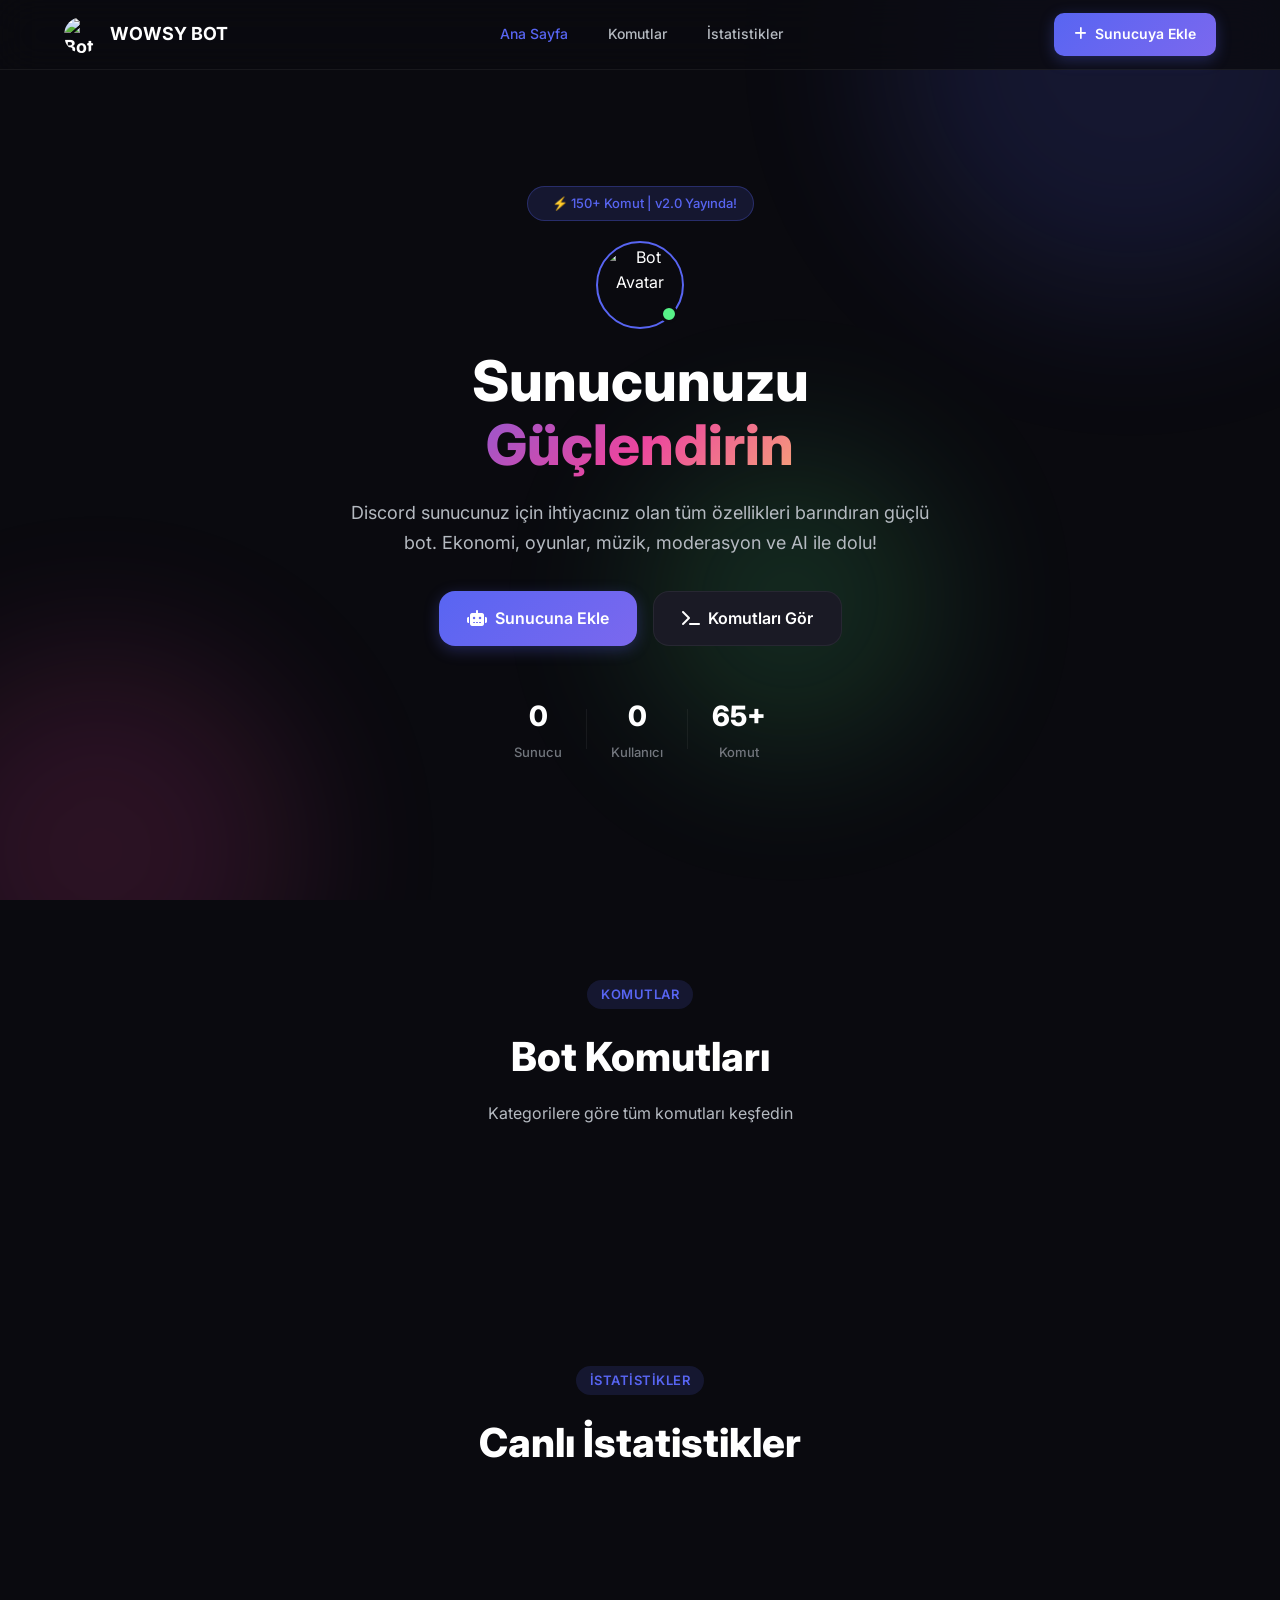
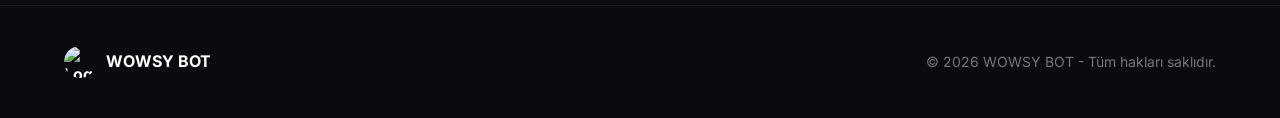
==== commit 6224d462: "Update index.html" ====
--- a/index.html
+++ b/index.html
@@ -89,7 +89,7 @@
                 </div>
                 <div class="hero-stat-divider"></div>
                 <div class="hero-stat">
-                    <span class="hero-stat-number">150+</span>
+                    <span class="hero-stat-number">65+</span>
                     <span class="hero-stat-label">Komut</span>
                 </div>
             </div>
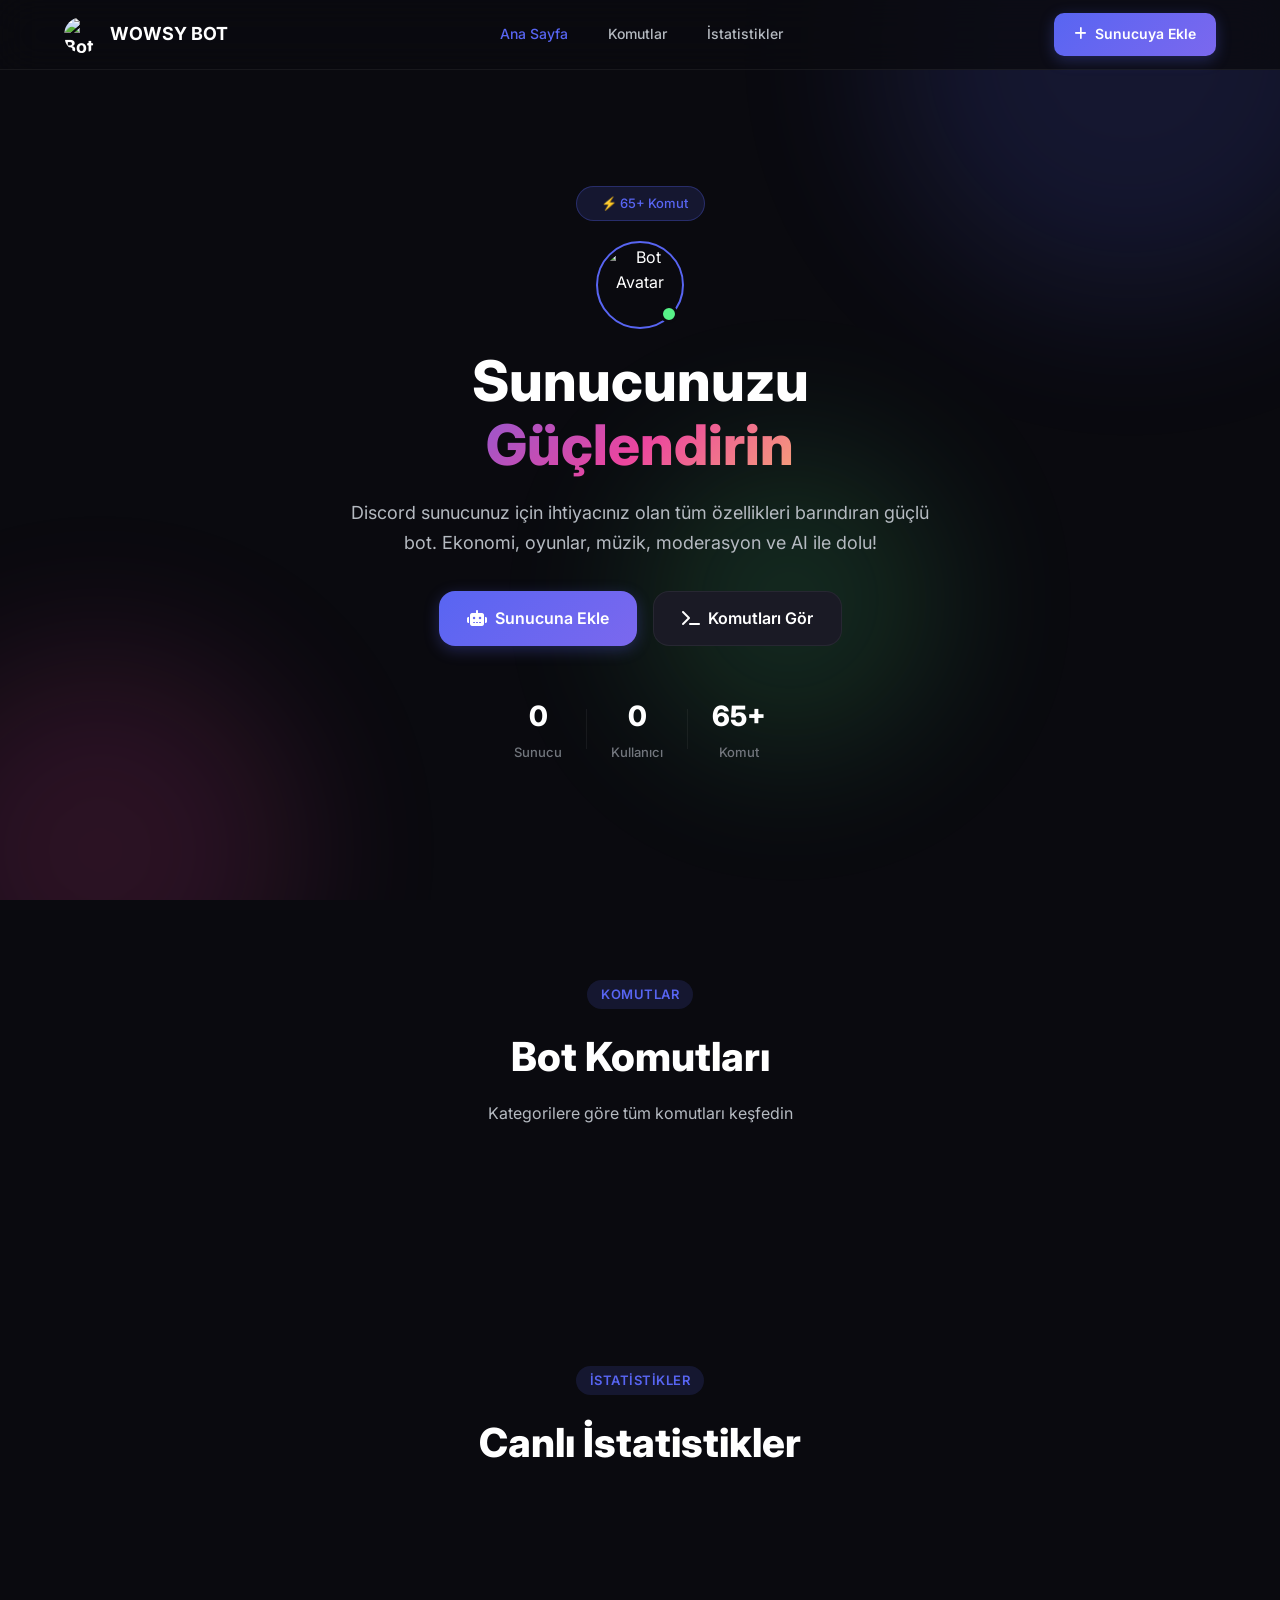
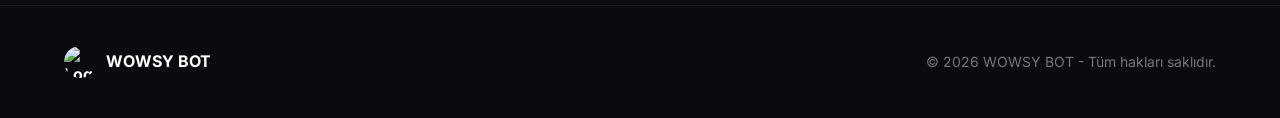
==== commit 5f249b78: "Update index.html" ====
--- a/index.html
+++ b/index.html
@@ -49,7 +49,7 @@
         <div class="hero-content">
             <div class="hero-badge" id="hero-badge">
                 <i class="fas fa-sparkles"></i>
-                <span>⚡ 150+ Komut | v2.0 Yayında!</span>
+                <span>⚡ 65+ Komut</span>
             </div>
             
             <div class="hero-avatar">
